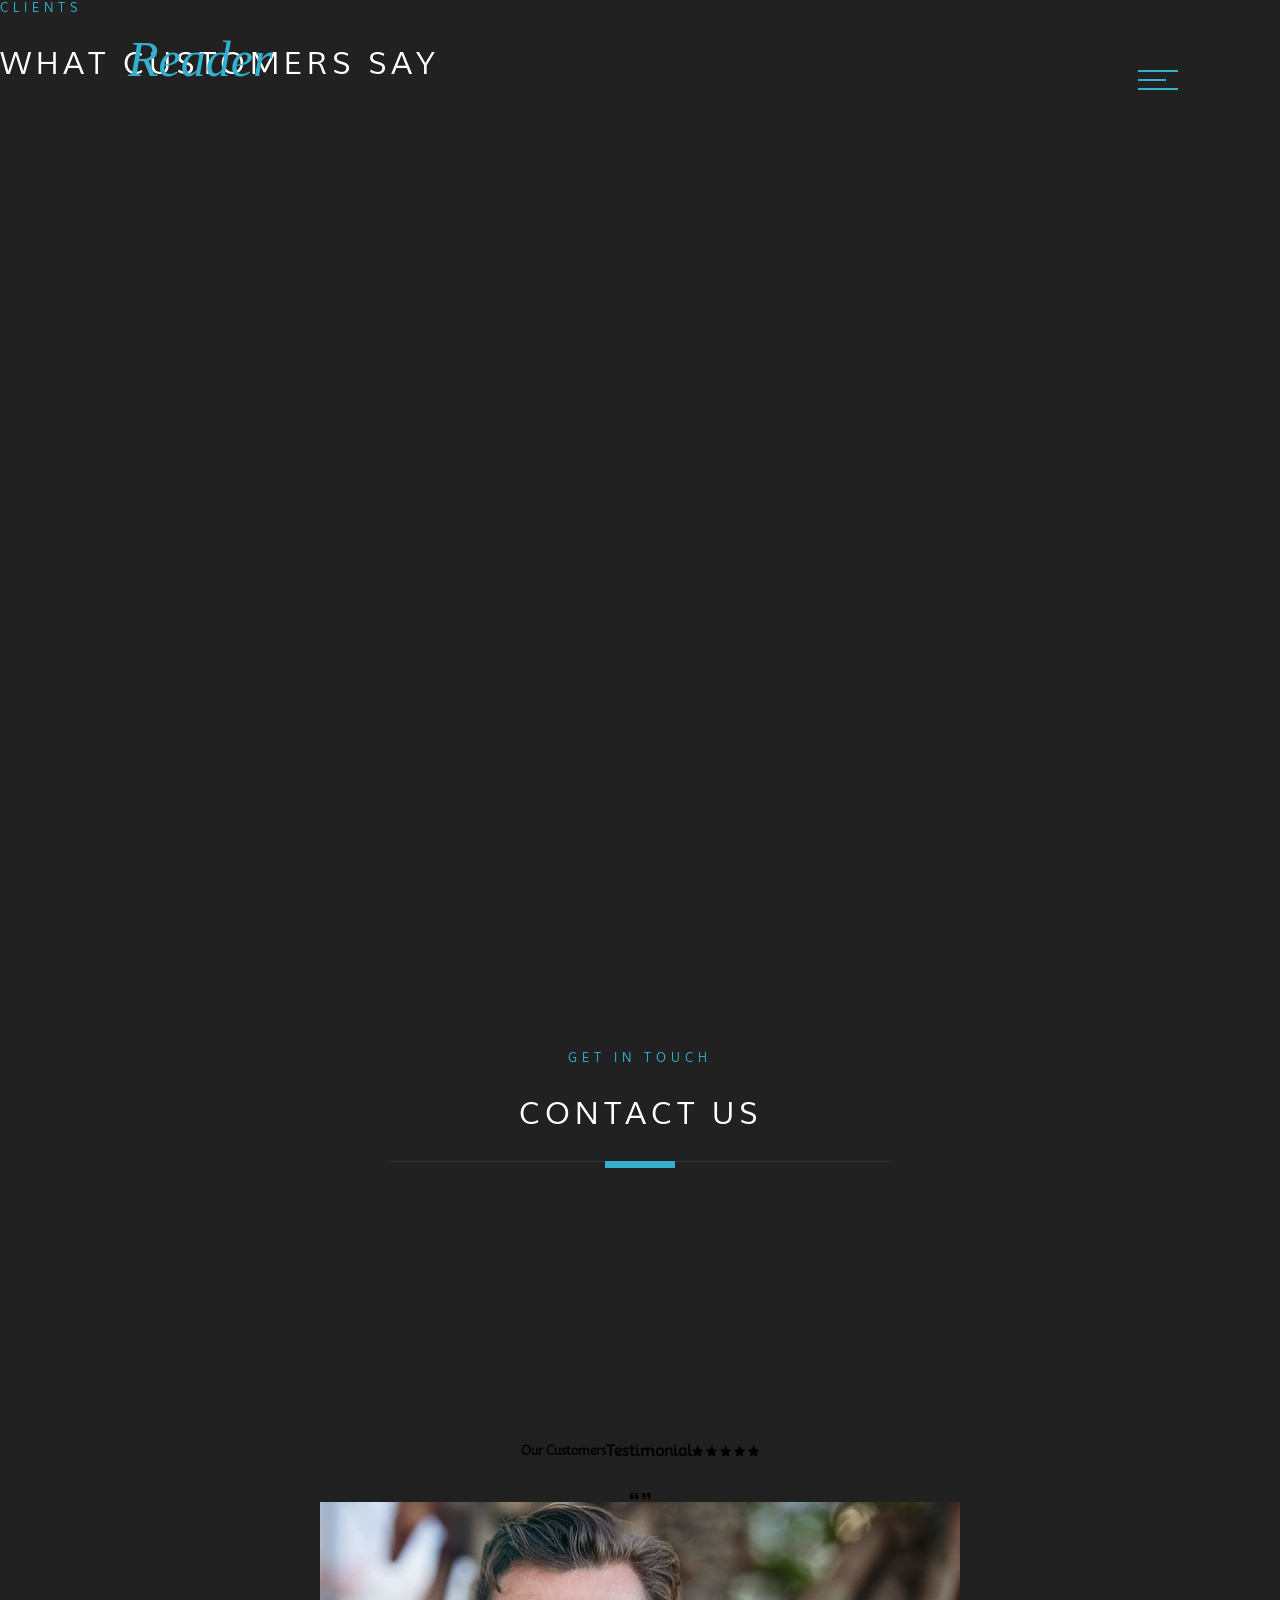
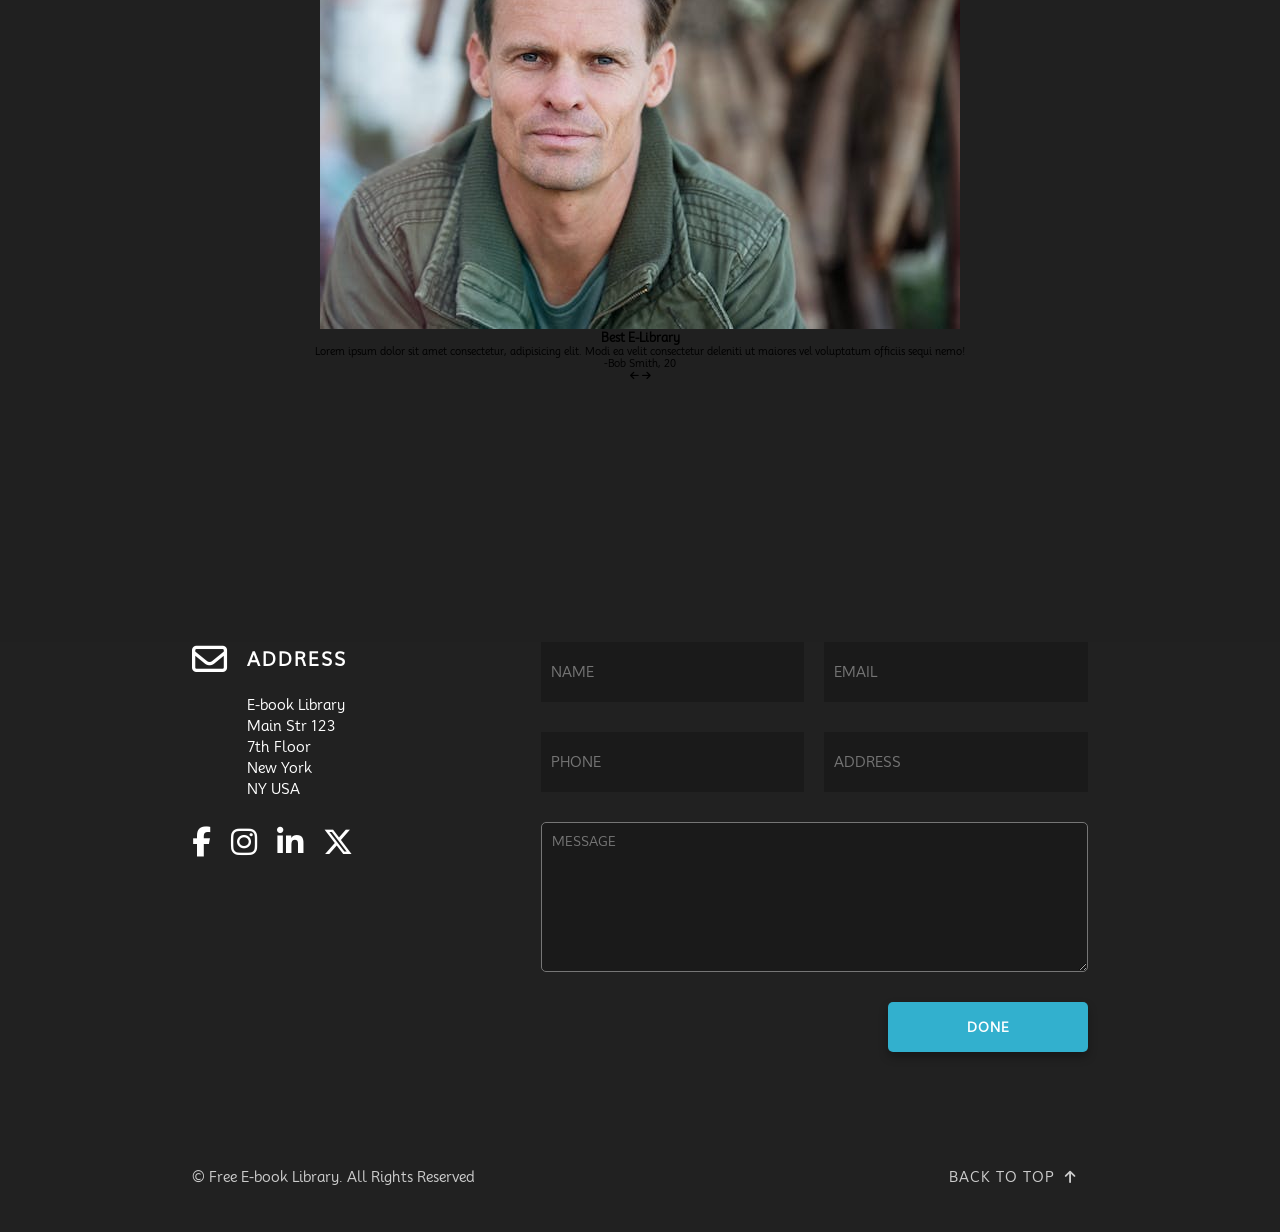
==== testimonials.html @ 4c7937dc "made testimonials html and working on testimonial.css and made home page and about page responsive" ====
<!DOCTYPE html>
<html lang="en">
  <head>
    <meta charset="UTF-8" />
    <meta name="viewport" content="width=device-width, initial-scale=1.0" />
    <title>Responsive Website</title>
    <link rel="stylesheet" href="style.css" />
    <link rel="stylesheet" href="testimonials.css" />
    <link rel="preconnect" href="https://fonts.googleapis.com" />
    <link rel="preconnect" href="https://fonts.gstatic.com" crossorigin />
    <link
      href="https://fonts.googleapis.com/css2?family=Cinzel:wght@400..900&family=Kaushan+Script&family=Mooli&family=Permanent+Marker&display=swap"
      rel="stylesheet"
    />
    <link
      rel="stylesheet"
      href="https://cdnjs.cloudflare.com/ajax/libs/font-awesome/6.5.1/css/all.min.css"
    />
    <link
      rel="stylesheet"
      href="https://fonts.googleapis.com/css2?family=Material+Symbols+Outlined:opsz,wght,FILL,GRAD@24,400,0,0"
    />
  </head>
  <body>
    <!-- Container -->
    <div class="container">
      <!-- Navigation -->
      <!-- Menu Icon -->
      <div class="menu-icons">
        <div class="line line-1"></div>
        <div class="line line-2"></div>
        <div class="line line-3"></div>
      </div>
      <!-- End of Menu Icon -->

      <!-- Navigation Items -->
      <nav class="navigation">
        <div class="nav-left">
          <img src="images/nav-book.jpg" />
        </div>
        <div class="nav-right">
          <div class="nav-items">
            <a href="index.html">Home</a>
            <a href="about.html"><span>01.</span> About</a>
            <a href="books.html"><span>02.</span> Books</a>
            <a href="testimonials.html"><span>03.</span> Testimonials</a>
            <a href="#contact"><span>04.</span> Contact</a>
          </div>
        </div>
      </nav>
      <!-- End of Navigation Items -->
      <!-- End of Navigation -->

      <!-- Header -->
      <header class="testimonials-header page-header">
        <!-- Logo -->
        <a href="index.html" class="logo">
          <span>Reader</span>
        </a>
        <!-- End of Logo -->
        <h4 class="section-heading-sm">Clients</h4>
        <h1 class="section-heading-lg">What Customers Say</h1>
      </header>
      <!-- End of Header -->

      

      
      <!-- Footer -->
<footer class="footer-testimonials" id="contact">

  <!-- Footer Header -->
  <div class="footer-header">
    <h4 class="section-heading-sm">Get in Touch</h4>
    <h1 class="section-heading-lg">Contact Us</h1>
    <div class="section-border"></div>
  </div>
  <!-- End of Footer Header -->

  <!-- Testimonials -->
   <section class="testimonials">
    <div class="testimonials-top">
        <h3>Our Customers</h3>
        <h1>Testimonial</h1>

        <div class="stars">
            <!-- Star icons -->
            <i class="fa-solid fa-star"></i>
            <i class="fa-solid fa-star"></i>
            <i class="fa-solid fa-star"></i>
            <i class="fa-solid fa-star"></i>
            <i class="fa-solid fa-star"></i>
        </div>
    </div>

    <div class="testimonials-wrapper">
        <div class="slider">
            <div class="slide">
                <div class="slide-bg"></div>
                <div class="slide-content">
                    <i class="fa-solid fa-quote-left"></i>
                    <i class="fa-solid fa-quote-right"></i>
                    <div class="slide-img">
                        <img src="images/client1.jpg" alt="">
                    </div>
                    <div class="slide-text">
                        <h3>Best E-Library</h3>
                        <p>Lorem ipsum dolor sit amet consectetur, adipisicing elit. Modi ea velit consectetur deleniti ut maiores vel voluptatum officiis sequi nemo!</p>
                        <p class="client">-Bob Smith, 20</p>
                    </div>
                </div>
            </div>
            <div class="controls">
                <i class="fa-solid fa-arrow-left"></i>
                <i class="fa-solid fa-arrow-right"></i>
                <div class="dots">
                    <span></span>
                    <span></span>
                    <span></span>
                    <span></span>
                    <span></span>
                </div>
            </div>
        </div>
    </div>
   </section>
    <!-- End of Testimonials -->

  <!-- Footer Content -->
  <div class="footer-content">

    <div class="footer-social">

      <!-- Address -->
      <div class="address">

        <div>
          <i class="fa-regular fa-envelope"></i>
          <span>Address</span>
        </div>

        <p class="address-par">
          <span>E-book Library</span>
          <span>Main Str 123</span>
          <span>7th Floor</span>
          <span>New York</span>
          <span>NY USA</span>
        </p>

      </div>
      <!-- End of Address -->


      <!-- Social Media -->
      <div class="social-media">
        <i class="fa-brands fa-facebook-f"></i>
        <i class="fa-brands fa-instagram"></i>
        <i class="fa-brands fa-linkedin-in"></i>
        <i class="fa-brands fa-x-twitter"></i>
      </div>
      <!-- End of Social Media -->

    </div>


    <!-- Footer Form -->
    <div class="footer-form">

      <form>

        <div class="input-group">
          <input type="text" placeholder="NAME" />
          <input type="email" placeholder="EMAIL" />
          <input type="text" placeholder="PHONE" />
          <input type="text" placeholder="ADDRESS" />
        </div>

        <textarea placeholder="MESSAGE"></textarea>

        <button type="button">DONE</button>

      </form>

    </div>
    <!-- End of Footer Form -->

  </div>
  <!-- End of Footer Content -->


  <!-- Footer Bottom -->
  <div class="footer-bottom">

    <p>
      &copy; Free E-book Library. All Rights Reserved
    </p>

    <button>
      <a href="#">
        Back to Top
        <i class="fa-solid fa-arrow-up"></i>
      </a>
    </button>

  </div>
  <!-- End of Footer Bottom -->

</footer>
<!-- End of Footer -->
    </div>
    <!-- End of Container -->

    <script src="script.js"></script>
  </body>
</html>
---- style.css ----
/* Default styles */
* {
  margin: 0;
  padding: 0;
  box-sizing: border-box;
  text-decoration: none;
  outline: none;
  font-family: Mooli, cursive;
}

/* Remove horizontal scrollbar for all screen sizes */
body {
  overflow-x: hidden;
}

html {
  font-size: 62.5%;
  scroll-behavior: smooth;
}
/* End of Default styles */

/* Custom ScrollBar */

body::-webkit-scrollbar{
  width: 1.2rem;
}

body::-webkit-scrollbar-thumb{
  background-color:#32b0ce;
  border-radius: 5rem;
}

body::-webkit-scrollbar-track{
  background-color:#212121;
  border-radius: 5rem;
}
/* End of Custom ScrollBar */

/* Container */
.container {
  width: 100%;
  height: 100%;
  background-color: #212121;
}

/* Navigation */
/* Menu Icons */
.menu-icons {
  position: absolute;
  width: 4rem;
  height: 2rem;
  top: 7rem;
  right: 15rem;
  display: flex;
  flex-direction: column;
  justify-content: space-between;
  cursor: pointer;
  z-index: 1000;
}

.line {
  height: 0.2rem;
  background-color: #32b0ce;
  transition: all 0.3s;
}

.line-1,
.line-3 {
  width: 100%;
}

.navigate .line-1 {
  width: 50%;
  transform: translate(103%, 0.5rem) rotateZ(25deg);
  /*x-axis,y-axis */
}

.navigate .line-2 {
  width: 100%;
}

.navigate .line-3 {
  width: 50%;
  transform: translate(103%, -0.5rem) rotateZ(-25deg);
  /*x-axis,y-axis */
}

.menu-icons:hover .line-1,
.menu-icons:hover .line-3 {
  width: 70%;
}

.navigate .menu-icons:hover .line-1,
.navigate .menu-icons:hover .line-3 {
  width: 50%;
}

.navigate .menu-icons:hover .line-2 {
  width: 50%;
}

.line-2 {
  width: 70%;
}

.menu-icons:hover .line-2 {
  margin-left: 30%;
}
/* End of Menu Icons */

/* Navigation Items */
.navigation {
  width: 100%;
  height: 100vh;
  background-color: #191919;
  position: fixed;
  top: 0; /*co ordinates */
  left: 0; /*co ordinates */
  display: flex;
  z-index: 100;
  opacity: 0;
  visibility: hidden;
  transition: all 0.2s;
}

.navigate .navigation {
  opacity: 1;
  visibility: visible;
}

.nav-left {
  width: 50%;
  height: 100%;
  cursor: pointer;
  opacity: 0;
  visibility: hidden;
  transition: all 1s;
}

.navigate .nav-left {
  opacity: 1;
  visibility: visible;
  transition: all 1s 0.7s; /* 0.7s delay */
}

.nav-left img {
  width: 100%;
  height: 100%;
  object-fit: cover;
  filter: grayscale(100%);
  opacity: 0.5;
  transition: all 1s;
}

.nav-left:hover img {
  filter: grayscale(0);
  opacity: 1;
}

.nav-right {
  width: 100%;
  height: 100%;
  background-color: #171717;
  display: flex;
  align-items: center;
  justify-content: center;
  transform: translateX(-200%);
}

.navigate .nav-right {
  transform: translateX(0);
  width: 50%;
  transition: all 1s;
}

.nav-items {
  display: flex;
  flex-direction: column;
}

.nav-items a {
  font-size: 1.8rem;
  margin: 2rem 0;
  text-transform: uppercase;
  color: #fff;
  opacity: 0;
  visibility: hidden;
  transition: opacity 0.5s;
}

.navigate .nav-items a {
  opacity: 1;
  visibility: visible;
  transition-delay: 1s;
}

.navigate .nav-items a:nth-child(1) {
  transition-delay: 1s; /* 0.5s duration 1s delay color duration 0.3s */
}

.navigate .nav-items a:nth-child(2) {
  transition-delay: 1.2s;
}

.navigate .nav-items a:nth-child(3) {
  transition-delay: 1.4s;
}

.navigate .nav-items a:nth-child(4) {
  transition-delay: 1.6s;
}

.navigate .nav-items a:nth-child(5) {
  transition-delay: 1.8s;
}

.nav-items a:first-child {
  padding-left: 6rem;
  position: relative;
}

.nav-items a:first-child::before {
  content: "";
  width: 4.8rem;
  height: 0.2rem;
  background-color: #fff;
  position: absolute;
  top: 50%;
  left: 0;
  transform: translateY(-50%);
  transition: all 0.3s;
}

.nav-items a:first-child:hover::before {
  background-color: #32b0ce;
}

.nav-items a:hover {
  color: #32b0ce;
}

.nav-items a span {
  font-family: Cinzel, sans-serif;
  font-size: 2.5rem;
  font-weight: 900;
  margin-right: 1rem;
  letter-spacing: 0.2rem;
  position: relative;
}

.nav-items a span::before {
  content: "";
  width: 0;
  height: 0.5rem;
  background-color: #32b0ce;
  position: absolute;
  bottom: 0;
  left: 0;
  transition: width 0.3s;
}

.nav-items a:hover span::before {
  width: 100%;
}
/* End of Naviagtion Items */
/* End of Navigation */

/* Header */
header {
  width: 100%;
  height: 100vh;
  position: relative;
}

/* Logo */
.logo {
  position: absolute;
  top: 3rem;
  left: 25rem;
}

.logo span {
  font-family:
    Permanenet Marker,
    cursive;
  font-size: 5rem;
  font-style: italic;
  color: #32b0ce;
  text-shadow:
    0.5rem,
    1rem rgba(0, 0, 0, 0.2);
}

/* End of Logo */

/* Banner */
.banner {
  position: absolute;
  right: 20rem;
  bottom: 15rem;
  text-align: center;
}

.banner h3 {
  font-family:
    Kaushan script,
    cursive;
  font-size: 6.5rem;
  font-weight: 300;
  color: #fff;
  transform: translate(4rem, 8rem);
}

.banner h1 {
  font-size: 11rem;
  letter-spacing: 0.7rem;
  background-image: url(images/text-bg-1.jpg);
  background-size: cover;
  -webkit-background-clip: text;
  color: transparent;
  text-shadow:
    0.5rem,
    1rem rgba(0, 0, 0, 0.2);
}

.banner h1 span {
  font-size: 20rem;
}

.banner h4 {
  font-size: 1.8rem;
  font-weight: 300;
  text-transform: uppercase;
  letter-spacing: 0.7rem;
  color: #32b0ce;
  margin-left: 6rem;
}
/* End of Banner */
/* End of Header */

/* About us Section */

.about{
    width: 100%;
    background-color: #202020;
    padding: 20rem 0 20rem 0;
    /*  top, right, bottom, left */
    display: flex;
    justify-content: center;
    align-items: center;
}

.about-content{
    width: 100%;
    height: 100%;
    display:flex;
}

.about-content-left{
    width: 50%;
    text-align: right;
    padding-right: 6rem;
}

.section-num span{
    font-family:Cinzel, sans-serif;
    font-size:23rem;
    font-weight:900;
    background-image: url(images/text-bg-2.jpg);
    background-size:cover;
    background-clip: text;
    -webkit-background-clip: text;
    color: transparent;
    text-shadow: 0.5rem 1rem rgba(0, 0, 0, 0.2);
    /* x-offset, y-offset */
}

.main-btn{
    width: 28rem;
    height: 7rem;
    background-color: #32b0ce;
    border: none;
    border-radius: 5rem;
    cursor: pointer;
    position: relative;
    overflow:hidden;
}

.main-btn:active{
    transform:translateY(0.2rem);
}

.main-btn::before{
    content:"";
    width: 100%;
    height: 100%;
    background:linear-gradient(to right, transparent,#fff, transparent);
    position: absolute;
    top: 0;
    left:-100%;
    transform:skewX(-30deg);
    transition: left 0.3s;
}

.main-btn:hover::before{
    left:100%;

}

.main-btn a{
    width: 100%;
    height: 100%;
    font-size: 1.4rem;
    font-weight: bold;
    text-transform: uppercase;
    letter-spacing: 0.3rem;
    color:#fff;
}

.about-content-right{
    width: 50%;
    padding: 8rem 0 0 6rem; 
}

.section-heading-sm{
    font-size: 1.2rem;
    font-weight:300;
    text-transform: uppercase;
    letter-spacing: 0.5rem;
    color: #32b0ce;
}

.section-heading-lg{
    font-size: 3rem;
    font-weight:300;
    text-transform: uppercase;
    letter-spacing: 0.5rem;
    color: #fff;
    margin: 3rem 0;
}

.section-border{
    width: 50rem;
    height:0.1rem;
    background-color: #333;
    margin-bottom:3rem;
    position: relative;
}

.section-border::after{
    content:"";
    width: 7rem;
    height: 0.7rem;
    background-color: #32b0ce;
    position: absolute;
    top:0;
    left:0;
}

.about p{
    width: 50rem;
    font-size: 1.4rem;
    color:#fff;
    line-height:3.5rem;
    margin-bottom:4rem;
}

/* End of About us Section */

/* Books Section */
.books{
  width: 100%;
  display: flex;
  flex-direction: column;
  justify-content: center;
  align-items: center;
  padding: 10rem 0 15rem 0;

}

.books-content{
  text-align: center;
}

.books-top{
  display: flex;
  justify-content: center;
  align-items: center;
  margin-bottom: 10rem;
}

.books-header{
 text-align: right;
 margin-right: 10rem;
}

.books-header .section-border::after{
  right:0;
  left: auto;
}

.books-top .section-num span{
  background-image: url(images/text-bg-3.jpg);
  background-position: 50% 75%;
              /*horizontally vertically  */
}

.books-list{
  display: flex;
  
}

.book{
  width: 29rem;
  display: flex;
  flex-direction: column;
  align-items: center;
  margin: 4rem;
  text-align: center;
}

.book img{
  width: 28rem;
  height: auto;
  filter: grayscale(100%);
  border-radius: 1rem;
  box-shadow: 0 1rem 3rem rgba(0, 0, 0, 0.4);
  cursor: pointer;
  transition: filter 1s;
}

.book img:hover{
  filter: grayscale(0);

}

.book-name{
  font-family:Kaushan Script, cursive;
  font-size: 1.4rem;
  text-transform: uppercase;
  color:#32b0ce;
  letter-spacing: 0.3rem;
  margin: 3rem 0;
  text-align: center;
}

.book-line{
  width: 10rem;
  height: 0.1rem;
  background-color: rgba(255, 255, 255, 0.1);
  margin-bottom: 3rem;
}

.book-author{
  font-size: 2rem;
  text-transform: uppercase;
  color:#fff;
  letter-spacing: 0.3rem;
  margin: 3rem 0;
  text-align: center;
}

.books-content .main-btn{
margin-top: 8rem;
}



/* end of Books Section */

/* Testimonials */

.testimonials{
  min-height: 100vh;
  width:100%;
  background-color: #202020;
  display: flex;
  flex-direction: column;
  align-items: center;
  padding: 10rem 0 15rem 0;
  position:relative;
}



.testimonials-top{
  width: 100%;
  display: flex;
  flex-direction: row;
  align-items: center;
  justify-content: center;
  margin-bottom: 3rem;
}

.testimonials-top .section-num{
  margin-right: 10rem;
}

.testimonials-top .section-num span{
  background-image: url(images/text-bg-4.jpg);
}

.feedback{
  width: 70%;
  min-height:65rem ;
  display: flex;
  flex-direction: column;
  align-items: center;
  position: relative;
  
}

.feedback-top{
  display: flex;
  align-items: center;
  padding-left: 7rem;
  margin-bottom: 5rem;
}

.feedback-top img{
  width: 30rem;
  height: 30rem;
  object-fit: cover;
  border-radius: 2rem;
  border: 0.8rem solid #202020;
  margin-right: 5rem;
  filter: grayscale(100%);
  cursor: pointer;
  transition: filter 1s;
  z-index:1;
}

.feedback-top img:hover{
  filter: grayscale(0);
}

.feedback-heading{
  display:flex;
  width: 50%;
  text-align: center;
}

.feedback-heading h1{
  font-size: 5rem;
  color: #fff;
}

.feedback-heading h1 span{
  font-family:Kaushan Script, cursive;
  font-size: 7rem;
  letter-spacing:0.2rem;
  color: #32b0ce
}

.quote-bg{
  width: 35rem;
  height: 35rem;
  background-color: #32b0ce;
  position:absolute;
  top:26rem;
  left:4.5rem; 
  /* 4.5remis moving the blue box */
  border-radius: 3rem;

}

.quote-bg::after{
  content:"";
  width:0;
  height:0;
  position: absolute;
  border-left:4rem solid transparent;
  border-right:4rem solid transparent;
  border-bottom:4rem solid #32b0ce;
  bottom: -3rem;
  left: 1rem;
  transform:rotate(-45deg);
}

.quote{
  width: 65rem;
  height: 24rem;
  background-color:#282828;
  border-radius: 3rem;
  position: absolute;
  top:33rem;
  left: 44%;
  /* will change the quote box position */
  transform: translateX(-50%);
  display:flex;
  flex-direction:column;
  align-items: center;
  padding: 3rem 0;
}

.quote::after{
  content:"";
  width:0;
  height:0;
  position: absolute;
  border-left:4rem solid transparent;
  border-right:4rem solid transparent;
  border-bottom:4rem solid #282828;
  bottom: -3rem;
  left: 1rem;
  transform:rotate(-45deg);
}

.quote-header{
  display: flex;
  align-items: center;
  margin-top:2rem;
}

.quote-header i{
  font-size: 8rem;
  color:#32b0ce;
}

.quote-header h1{
  font-size: 2rem;
  text-transform: uppercase;
  color:#fff;
  letter-spacing:0.2rem;
  padding:0 10rem;
}

.quote-body p{
width:50rem;
font-size:1.2rem;
color:#ccc;
margin-bottom:0rem;
text-align:center;
line-height:2.5rem;
transform: translateY(-1rem);
}

.quote-stars {
    margin-top: 0.5rem;
}

.quote-stars i{
  font-size:1.8rem;
  color: #32b0ce;
  
}

.testimonials .main-btn {
    position: absolute;
    left: 50%;
    bottom: 5rem;
    transform: translateX(-50%);
}

/* Footer */
footer{
  width: 100%;
  display:flex;
  flex-direction: column;
  align-items: center;
  text-align: center;
  padding: 15rem 0 3rem 0;
}

.footer-header{
  text-align: center;
  margin-bottom: 15rem;
}

.footer-header .section-border::after{
left: 50%;
transform: translateX(-50%);
}

.footer-content{
  width: 60%;
  display: flex;
  margin-bottom: 10rem;
  justify-content: flex-start;
  align-items: flex-start;
  /* Controls gap between address section and input form - increase for more space */
  gap: 8rem;
}

.footer-social{
  width: 30%;
  flex-shrink:0;
}

.address{
  display: flex;
  flex-direction: column;
  align-items: flex-start;
  margin-bottom: 2.5rem;
  /* space between ADDRESS and E-Book Library text */
}

/* Envelope + Address Heading */
.address > div{
  display:flex;
  align-items:center;
  gap:2rem;
  
  
}

/* Envelope */

.address > div i{
  font-size: 3.5rem;
  color:#fff;
  margin:0;
}

/* Address Heading */
.address > div span{
  font-size: 1.8rem;
  font-weight: bold;
  text-transform: uppercase;
  letter-spacing: 0.2rem;
  color: #fff;
}

.address > i{
  font-size: 3.5rem;
  color: #fff;
  margin:0;
}

.address > span{
  font-size: 1.8rem;
  font-weight: bold;
  text-transform: uppercase;
  letter-spacing: 0.2rem;
  color: #fff;
}

/* Address text */
.address .address-par {
  display: flex;
  flex-direction: column;
  margin: 2rem 0 0 5.5rem;
  /* Controls indentation of address text - increase to move right, decrease to move left */
  /* Increased from 6rem to 8rem for better alignment with name input box */
  padding: 0;
  text-align: left;
  /* Moves the main srt address */
}

.address-par span{
  width: auto;
  font-size: 1.4rem;
  color:#fff;
  margin-bottom:0.5rem;
}

/* Social Media */

footer .social-media{
  display:flex;
  align-items:left;
  gap:2rem;
  width:auto;
  margin: 0;
  padding:0;

}
footer .social-media i{
  font-size: 3rem;
  color: #fff;
  
  margin-left: 0;
  cursor: pointer;
}

/* =========================
   INDEX PAGE FOOTER
   SOCIAL MEDIA ICONS
========================= */

.footer-index .social-media {
  display: flex;
  align-items: center;
  gap: 1.2rem;
  width: auto;
  margin: 0;
  padding: 0;
}

.footer-index .social-media i {
  font-size: 3rem;
  color: #fff;
  margin: 0;
  cursor: pointer;
}

/* =========================
   ABOUT PAGE FOOTER
   SOCIAL MEDIA ALIGNMENT
========================= */

.footer-about .footer-social-left {
  position: relative;
  left: clamp(-4rem, -3vw, -2rem);
}



.footer-form{
  width: 100%;
  min-width:0;
}

.footer-form form {
  display: flex;
  flex-direction: column;
  align-items: flex-start;
}

.input-group {
    width: 100%;
    display: flex;
    flex-wrap: wrap;
    gap: 3rem 2rem;
}

.input-group input {
    width: calc(50% - 1rem);
    height: 6rem;
    margin-bottom: 0;
    margin-left: 0;
    background-color: #1a1a1a;
    border: none;
    padding: 1rem;
    font-size: 1.4rem;
    color: #ccc;
}

.footer-form textarea {
    width: 100%;
    height: 15rem;
    margin-top: 3rem;
    margin-bottom: 3rem;
    margin-left: 0;
    border-radius: 0.5rem;
    color: #ccc;
    background-color: #1a1a1a;
    padding: 1rem;
}

.footer-form button{
  width: 20rem;
  height:5rem;
  background-color:#32b0ce;
  border:none;
  margin-left: auto;
  border-radius: 0.5rem;
  font-weight: bold;
  color: #fff;
  letter-spacing:0.1rem;
  cursor: pointer;
  box-shadow: 0 0.5rem 1rem rgba(0, 0, 0, 0.3)
}

.footer-form button:active{
  transform:translateY(0.2rem);
}

.footer-bottom{
  width: 60%;
  display: flex;
  justify-content: space-between;
  align-items: center;
}

.footer-bottom p{
font-size:1.4rem;
color: #ccc;
}

.footer-bottom button{
  width: 15rem;
  height: 5rem;
  border: none;
  background:none;
}

.footer-bottom button a{
  width: 100%;
  height: 100%;
  display: flex;
  justify-content: space-evenly;
  align-items: center;
  font-size:1.4rem;
  color:#ccc;
  text-transform:uppercase;
  letter-spacing: 0.1rem;
}
/* End of footer */

/* End of Testimonials Section */
/* End of Conatiner */


/* =========================================================
   RESPONSIVE DESIGN
   GLOBAL ELEMENTS ONLY
   ========================================================= */


/* =========================================================
   LAPTOP - 1280px AND BELOW
   ========================================================= */

@media (max-width: 1280px) {

  /* -------------------------
     MENU ICON
     ------------------------- */

  .menu-icons {
    right: 8vw;
  }


  /* -------------------------
     LOGO
     ------------------------- */

  .logo {
    left: 10vw;
  }


  /* -------------------------
     BANNER
     ------------------------- */

  .banner {
    right: 8vw;
    bottom: 15rem;
  }


  /* -------------------------
     FOOTER
     ------------------------- */

  .footer-content {
    width: 70%;
  }

  .footer-bottom {
    width: 70%;
  }

}


/* =========================================================
   TABLET / SMALL LAPTOP - 1024px AND BELOW
   ========================================================= */

@media (max-width: 1024px) {

  /* -------------------------
     MENU ICON
     ------------------------- */

  .menu-icons {
    right: 6vw;
  }


  /* -------------------------
     LOGO
     ------------------------- */

  .logo {
    left: 8vw;
  }


  /* -------------------------
     BANNER
     ------------------------- */

  .banner {
    right: 6vw;
    bottom: 12rem;
  }


  /* -------------------------
     ABOUT SECTION
     ------------------------- */

  .about-content-left {
    width: 45%;
  }

  .about-content-right {
    width: 55%;
  }

  .about p {
    width: min(50rem, 90%);
  }

  .section-border {
    width: min(50rem, 90%);
  }


  /* -------------------------
     BOOKS
     ------------------------- */

  .books-list {
    width: 90%;
    margin: 0 auto;
    justify-content: center;
    align-items: center;
    flex-wrap: wrap;
  }


  /* -------------------------
     FOOTER
     ------------------------- */

  .footer-content {
    width: 80%;
  }

  .footer-bottom {
    width: 80%;
  }

}


/* =========================================================
   TABLET - 768px AND BELOW
   ========================================================= */

@media (max-width: 768px) {

  /* -------------------------
     NAVIGATION
     ------------------------- */

  .nav-left {
    display: none;
  }

  .navigate .nav-right {
    width: 100%;
  }


  /* -------------------------
     MENU ICON
     ------------------------- */

  .menu-icons {
    right: 6vw;
  }


  /* -------------------------
     LOGO
     ------------------------- */

  .logo {
    left: 6vw;
  }


  /* -------------------------
     HEADER / BANNER
     ------------------------- */

  .banner {
    right: 50%;
    bottom: 50%;
    transform: translate(50%, 50%);
  }


  .banner h3 {
    font-size: 5rem;
  }

  .banner h1 {
    font-size: 10rem;
  }

  .banner h1 span {
    font-size: 16rem;
  }


  /* -------------------------
     ABOUT SECTION
     ------------------------- */

  .about-content {
    align-items: center;
  }

  .about-content-left {
    width: 40%;
    padding-right: 3rem;
  }

  .about-content-right {
    width: 60%;
    padding-left: 3rem;
  }

  .section-num span {
    font-size: 18rem;
  }

  .about p {
    width: 100%;
    max-width: 45rem;
  }

  .section-border {
    width: 100%;
    max-width: 45rem;
  }


  /* -------------------------
     BOOKS
     ------------------------- */

  .books-list {
    width: 90%;
  }

  .book {
    margin: 3rem;
  }


  /* -------------------------
     TESTIMONIALS
     ------------------------- */

  .feedback {
    width: 90%;
  }

  .feedback-top {
    padding-left: 0;
  }

  .feedback-top img {
    width: 26rem;
    height: 26rem;
    margin-right: 3rem;
  }

  .feedback-heading h1 {
    font-size: 4rem;
  }

  .feedback-heading h1 span {
    font-size: 5.5rem;
  }

  .quote {
    width: min(65rem, 90vw);
  }

  .quote-header h1 {
    padding: 0 5rem;
  }

  .quote-body p {
    width: min(50rem, 80%);
  }


  /* -------------------------
     FOOTER
     ------------------------- */

  .footer-content {
    width: 90%;
  }

  .footer-bottom {
    width: 90%;
  }

}


/* =========================================================
   MOBILE - 480px AND BELOW
   ========================================================= */

@media (max-width: 480px) {

  /* -------------------------
     MENU ICON
     ------------------------- */

  .menu-icons {
    right: 5vw;
  }


  /* -------------------------
     LOGO
     ------------------------- */

  .logo {
    left: 5vw;
  }


  /* -------------------------
     BANNER
     ------------------------- */

  .banner h3 {
    font-size: 4rem;
  }

  .banner h1 {
    font-size: 8rem;
  }

  .banner h1 span {
    font-size: 12rem;
  }

  .banner h4 {
    font-size: 1.4rem;
    margin-left: 3rem;
  }


  /* -------------------------
     ABOUT SECTION
     ------------------------- */

  .about {
    padding: 12rem 0 20rem 0;
  }

  .about-content {
    flex-direction: column;
  }

  .about-content-left,
  .about-content-right {
    width: 90%;
  }

  .about-content-left {
    padding-right: 0;
    text-align: center;
  }

  .about-content-right {
    padding: 5rem 0 0;
  }

  .section-num span {
    font-size: 14rem;
  }

  .about p {
    width: 100%;
    max-width: 40rem;
    margin-left: auto;
    margin-right: auto;
    text-align: center;
  }

  .section-border {
    width: 100%;
    max-width: 35rem;
  }


  /* -------------------------
     BOOKS
     ------------------------- */

  .books-list {
    width: 100%;
    flex-direction: column;
  }

  .book {
    width: 28rem;
    margin: 3rem auto;
  }

  .book img {
    width: 26rem;
  }


  /* -------------------------
     TESTIMONIALS
     ------------------------- */

  .testimonials-top {
    flex-direction: column;
  }

  .testimonials-top .section-num {
    margin-right: 0;
  }

  .feedback {
    width: 100%;
  }

  .feedback-top {
    flex-direction: column-reverse;
    padding-left: 0;
  }

  .feedback-top img {
    width: 24rem;
    height: 24rem;
    margin-right: 0;
    margin-bottom: 3rem;
  }

  .feedback-heading {
    width: 90%;
    justify-content: center;
  }

  .feedback-heading h1 {
    font-size: 3.5rem;
  }

  .feedback-heading h1 span {
    font-size: 5rem;
  }

  .quote-bg {
    width: 28rem;
    height: 28rem;
    left: 50%;
    transform: translateX(-50%);
  }

  .quote {
    width: 90vw;
    height: auto;
    min-height: 32rem;
    left: 50%;
    padding: 3rem 1rem;
  }

  .quote-header {
    width: 100%;
    justify-content: center;
  }

  .quote-header i {
    font-size: 5rem;
  }

  .quote-header h1 {
    font-size: 1.6rem;
    padding: 0 2rem;
  }

  .quote-body p {
    width: 90%;
    font-size: 1.3rem;
  }


  /* -------------------------
     FOOTER
     ------------------------- */

  .footer-content {
    width: 90%;
    flex-direction: column-reverse;
    gap: 5rem;
  }

  .footer-social,
  .footer-form {
    width: 100%;
  }

  .footer-social {
    display: flex;
    justify-content: space-between;
  }

  .input-group {
    width: 100%;
    flex-direction: column;
    gap: 2rem;
  }

  .input-group input {
    width: 100%;
  }

  .footer-form textarea {
    width: 100%;
  }

  .footer-form button {
    width: 100%;
    margin-bottom: 5rem;
  }

  .footer-bottom {
    width: 90%;
    flex-direction: column;
    gap: 2rem;
    text-align: center;
  }

}
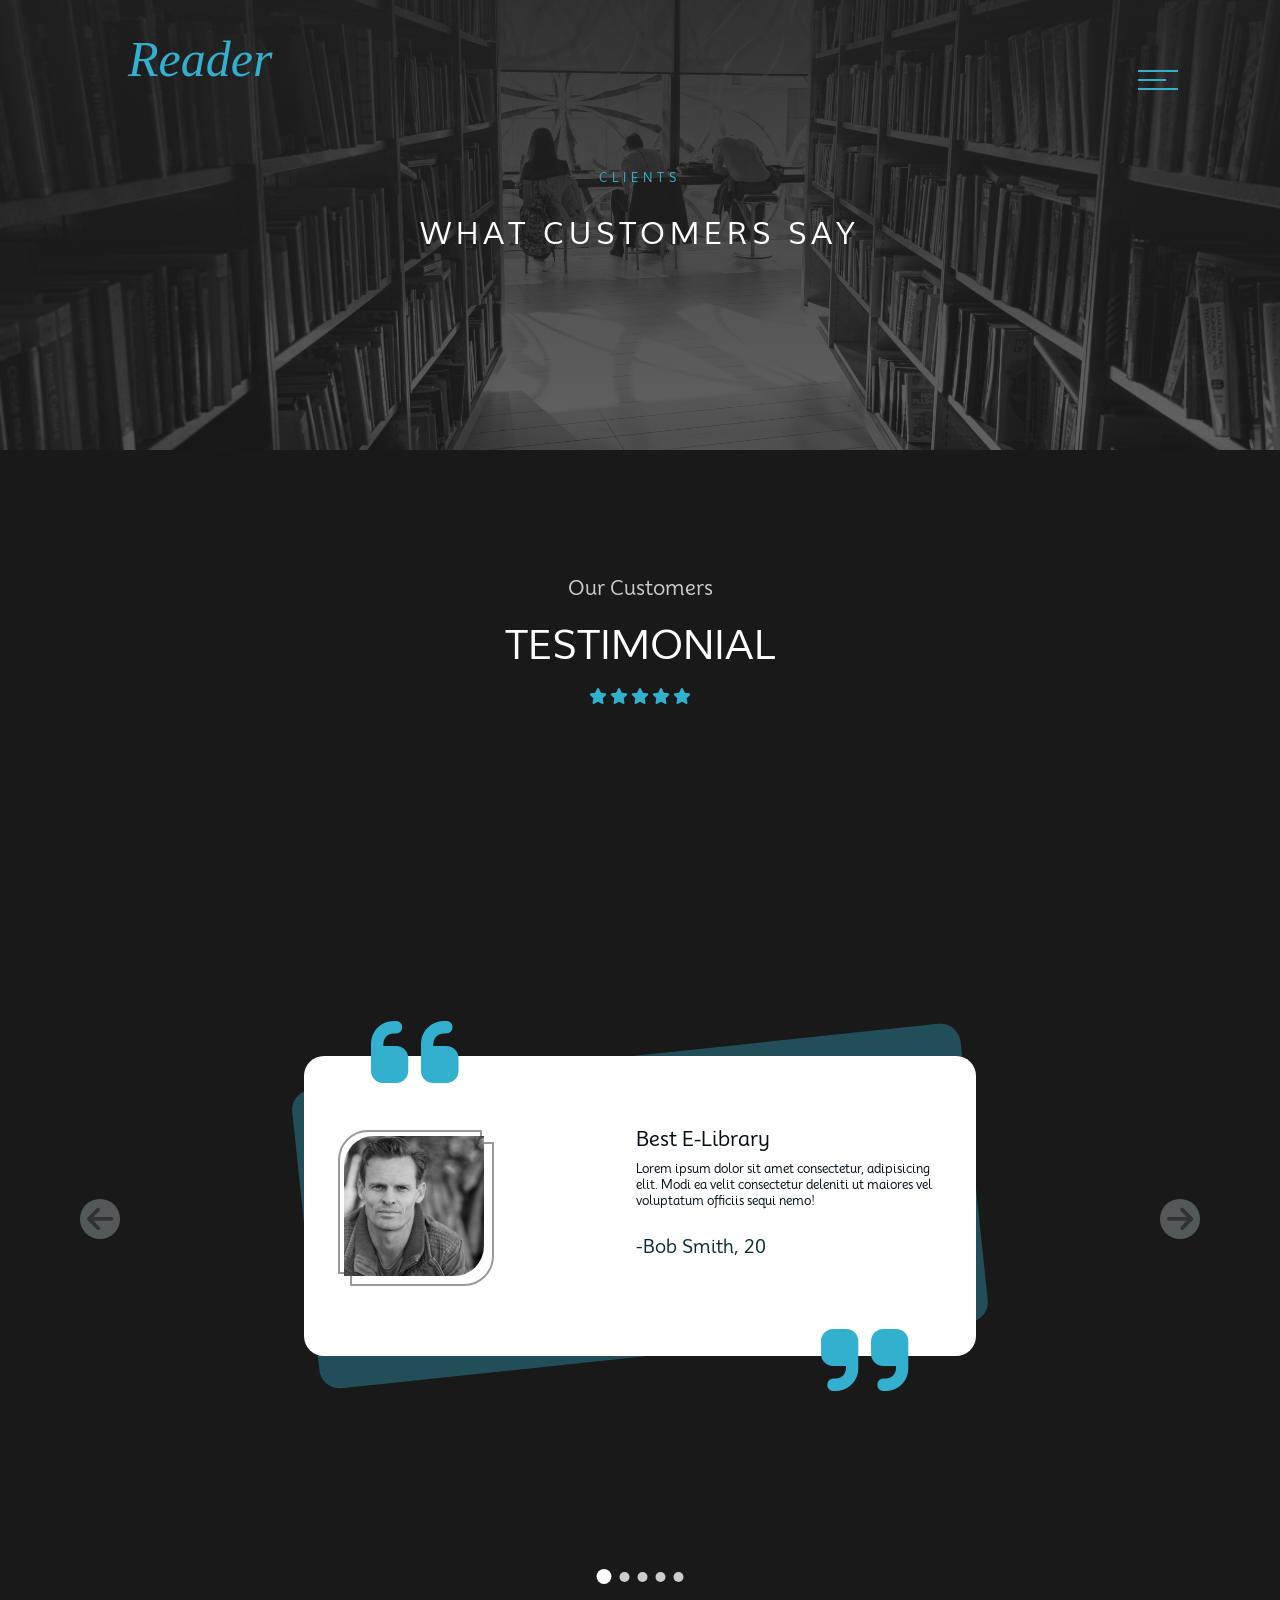
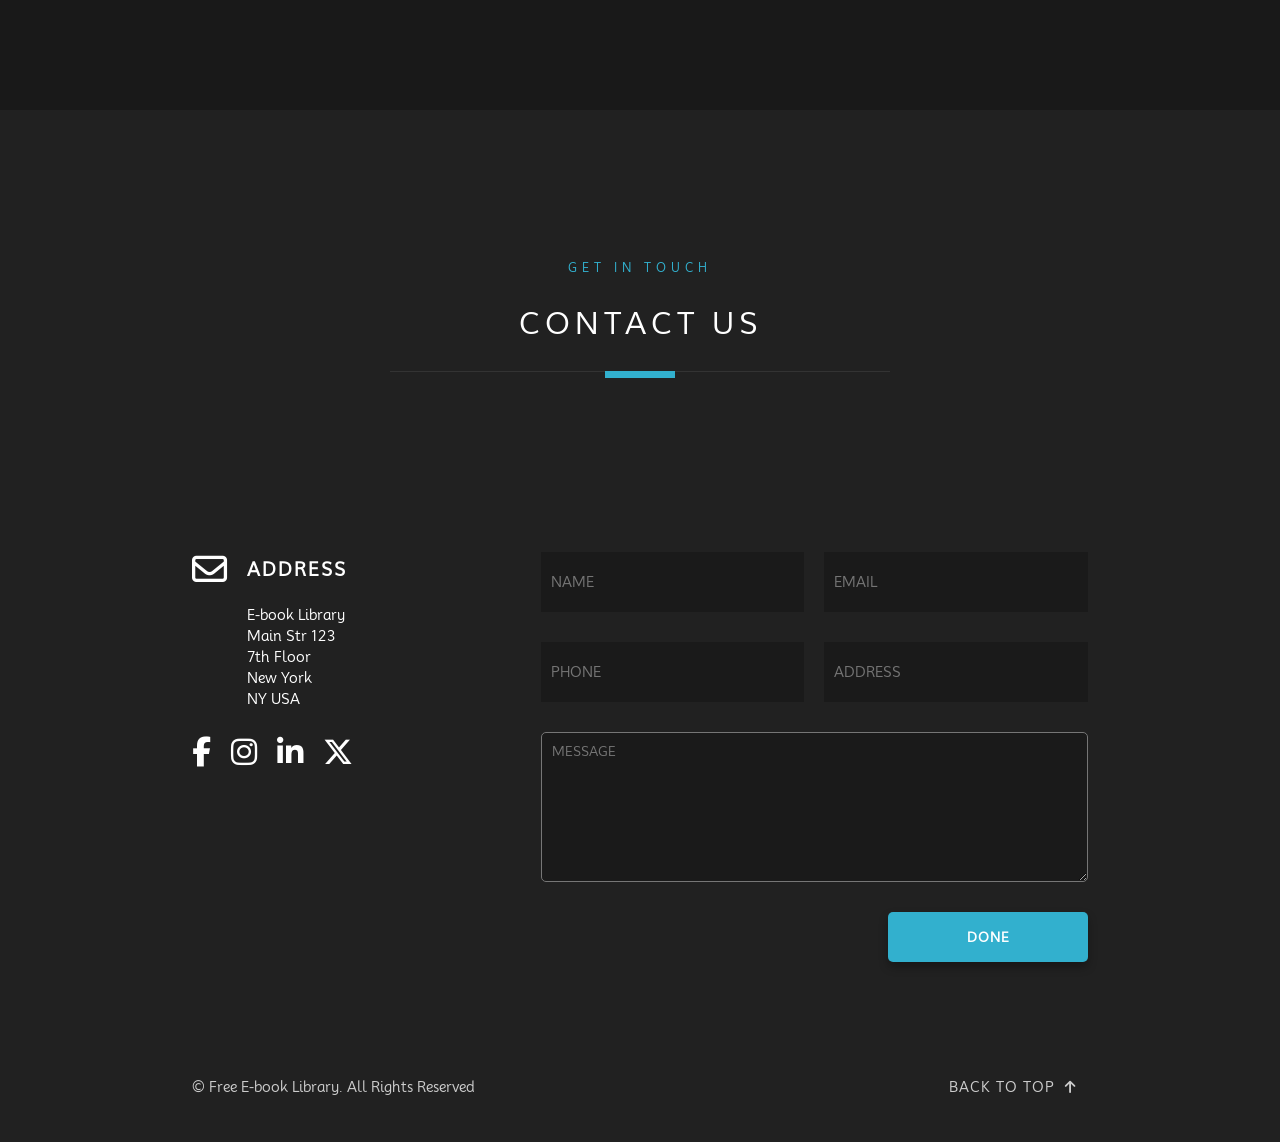
==== commit d9126bca: "completed testimonials page and made slider dynamic in js made books and testimonials page responsiv" ====
--- a/testimonials.html
+++ b/testimonials.html
@@ -63,7 +63,129 @@
       </header>
       <!-- End of Header -->
 
-      
+      <!-- Testimonials -->
+   <section class="testimonials-section">
+    <div class="testimonials-top">
+        <h3>Our Customers</h3>
+        <h1>Testimonial</h1>
+
+        <div class="stars">
+            <!-- Star icons -->
+            <i class="fa-solid fa-star"></i>
+            <i class="fa-solid fa-star"></i>
+            <i class="fa-solid fa-star"></i>
+            <i class="fa-solid fa-star"></i>
+            <i class="fa-solid fa-star"></i>
+        </div>
+    </div>
+
+    <div class="testimonials-wrapper">
+        <div class="slider">
+
+          <!-- Slide-1 -->
+            <div class="slide">
+                <div class="slide-bg"></div>
+                <div class="slide-content">
+                    <i class="fa-solid fa-quote-left"></i>
+                    <i class="fa-solid fa-quote-right"></i>
+                    <div class="slide-img">
+                        <img src="images/client1.jpg" alt="">
+                    </div>
+                    <div class="slide-text">
+                        <h3>Best E-Library</h3>
+                        <p>Lorem ipsum dolor sit amet consectetur, adipisicing elit. Modi ea velit consectetur deleniti ut maiores vel voluptatum officiis sequi nemo!</p>
+                        <p class="client">-Bob Smith, 20</p>
+                    </div>
+                </div>
+            </div>
+
+            <!-- Slide-2 -->
+             <div class="slide">
+                <div class="slide-bg"></div>
+                <div class="slide-content">
+                    <i class="fa-solid fa-quote-left"></i>
+                    <i class="fa-solid fa-quote-right"></i>
+                    <div class="slide-img">
+                        <img src="images/client2.jpg" alt="">
+                    </div>
+                    <div class="slide-text">
+                        <h3>Best E-Library</h3>
+                        <p>Lorem ipsum dolor sit amet consectetur, adipisicing elit. Modi ea velit consectetur deleniti ut maiores vel voluptatum officiis sequi nemo!</p>
+                        <p class="client">-Mary Brown, 20</p>
+                    </div>
+                </div>
+            </div>
+
+            <!-- Slide-3 -->
+
+            <div class="slide">
+                <div class="slide-bg"></div>
+                <div class="slide-content">
+                    <i class="fa-solid fa-quote-left"></i>
+                    <i class="fa-solid fa-quote-right"></i>
+                    <div class="slide-img">
+                        <img src="images/client3.jpg" alt="">
+                    </div>
+                    <div class="slide-text">
+                        <h3>Best E-Library</h3>
+                        <p>Lorem ipsum dolor sit amet consectetur, adipisicing elit. Modi ea velit consectetur deleniti ut maiores vel voluptatum officiis sequi nemo!</p>
+                        <p class="client">-Nick Jones, 27</p>
+                    </div>
+                </div>
+            </div>
+
+            <!-- Slide-4 -->
+
+            <div class="slide">
+                <div class="slide-bg"></div>
+                <div class="slide-content">
+                    <i class="fa-solid fa-quote-left"></i>
+                    <i class="fa-solid fa-quote-right"></i>
+                    <div class="slide-img">
+                        <img src="images/client4.jpg" alt="">
+                    </div>
+                    <div class="slide-text">
+                        <h3>Best E-Library</h3>
+                        <p>Lorem ipsum dolor sit amet consectetur, adipisicing elit. Modi ea velit consectetur deleniti ut maiores vel voluptatum officiis sequi nemo!</p>
+                        <p class="client">-Ann Brown, 22</p>
+                    </div>
+                </div>
+            </div>
+
+            <!-- Slide-5 -->
+
+            <div class="slide">
+                <div class="slide-bg"></div>
+                <div class="slide-content">
+                    <i class="fa-solid fa-quote-left"></i>
+                    <i class="fa-solid fa-quote-right"></i>
+                    <div class="slide-img">
+                        <img src="images/client5.jpg" alt="">
+                    </div>
+                    <div class="slide-text">
+                        <h3>Best E-Library</h3>
+                        <p>Lorem ipsum dolor sit amet consectetur, adipisicing elit. Modi ea velit consectetur deleniti ut maiores vel voluptatum officiis sequi nemo!</p>
+                        <p class="client">-John Smith, 25</p>
+                    </div>
+                </div>
+            </div>
+            
+        </div>
+    </div>
+
+    <div class="controls">
+                <i class="fa-solid fa-arrow-left"></i>
+                <i class="fa-solid fa-arrow-right"></i>
+                <div class="dots">
+                    <span></span>
+                    <span></span>
+                    <span></span>
+                    <span></span>
+                    <span></span>
+                </div>
+            </div>
+   </section>
+    <!-- End of Testimonials -->
 
       
       <!-- Footer -->
@@ -77,54 +199,7 @@
   </div>
   <!-- End of Footer Header -->
 
-  <!-- Testimonials -->
-   <section class="testimonials">
-    <div class="testimonials-top">
-        <h3>Our Customers</h3>
-        <h1>Testimonial</h1>
-
-        <div class="stars">
-            <!-- Star icons -->
-            <i class="fa-solid fa-star"></i>
-            <i class="fa-solid fa-star"></i>
-            <i class="fa-solid fa-star"></i>
-            <i class="fa-solid fa-star"></i>
-            <i class="fa-solid fa-star"></i>
-        </div>
-    </div>
-
-    <div class="testimonials-wrapper">
-        <div class="slider">
-            <div class="slide">
-                <div class="slide-bg"></div>
-                <div class="slide-content">
-                    <i class="fa-solid fa-quote-left"></i>
-                    <i class="fa-solid fa-quote-right"></i>
-                    <div class="slide-img">
-                        <img src="images/client1.jpg" alt="">
-                    </div>
-                    <div class="slide-text">
-                        <h3>Best E-Library</h3>
-                        <p>Lorem ipsum dolor sit amet consectetur, adipisicing elit. Modi ea velit consectetur deleniti ut maiores vel voluptatum officiis sequi nemo!</p>
-                        <p class="client">-Bob Smith, 20</p>
-                    </div>
-                </div>
-            </div>
-            <div class="controls">
-                <i class="fa-solid fa-arrow-left"></i>
-                <i class="fa-solid fa-arrow-right"></i>
-                <div class="dots">
-                    <span></span>
-                    <span></span>
-                    <span></span>
-                    <span></span>
-                    <span></span>
-                </div>
-            </div>
-        </div>
-    </div>
-   </section>
-    <!-- End of Testimonials -->
+  
 
   <!-- Footer Content -->
   <div class="footer-content">
--- a/style.css
+++ b/style.css
@@ -8,6 +8,14 @@
   font-family: Mooli, cursive;
 }
 
+html,
+body {
+  width: 100%;
+  min-width: 100%;
+  margin: 0;
+  padding: 0;
+}
+
 /* Remove horizontal scrollbar for all screen sizes */
 body {
   overflow-x: hidden;
@@ -39,7 +47,7 @@
 /* Container */
 .container {
   width: 100%;
-  height: 100%;
+  min-width:100%;
   background-color: #212121;
 }
 
--- a/testimonials.css
+++ b/testimonials.css
@@ -0,0 +1,499 @@
+/* Header */
+.testimonials-header{
+    width:100%;
+    height:50vh;
+    position:relative;
+    display:flex;
+    flex-direction:column;
+    justify-content:center;
+    align-items:center;
+    background: linear-gradient(rgba(33,33,33,0.9),rgba(33,33,33,0.7)),
+    url(images/testimonials-bg.jpg) center no-repeat;
+    background-size: cover;
+}
+
+
+/* End of Header */
+
+/* Testimonials */
+.testimonials-section{
+    width:100%;
+    min-height:140vh;
+    background-color:#191919;
+    position:relative;
+}
+
+.testimonials-top{
+    position:absolute;
+    width:100%;
+    top:10%;
+    left:0;
+    text-align:center;
+    display: flex;
+    flex-direction:column;
+    align-items:center;
+}
+
+/* Testimonial Image */
+.slide-content {
+  position: relative;
+    width: clamp(18rem, 75%, 70rem);
+    min-height: clamp(18rem, 35vw, 30rem);
+    box-sizing: border-box;
+    display: flex;
+    align-items: center;
+    gap: clamp(1.5rem, 3vw, 3rem);
+    background-color: #fff;
+    border-radius: 2rem;
+    padding: clamp(2rem, 4vw, 4rem);
+    z-index: 2;
+    justify-content:space-between;
+    align-items:center;
+}
+
+.slide i{
+    font-size:10rem;
+    color:#32b0ce;
+    position:absolute;
+}
+
+.slide i:nth-child(1){
+    top:-18%;
+    left:10%;
+}
+
+.slide i:nth-child(2){
+    bottom:-18%;
+    right:10%;
+}
+
+.slide-img {
+    width: clamp(10rem, 14vw, 14rem); 
+    flex-shrink: 0; 
+    border-radius:3rem 0 3rem 0; 
+    overflow: visible; 
+    position:relative;
+    z-index:3;
+    /* clamp(minimum, preferred, maximum) */
+    /* clamp(minimum, preferred, maximum) since clamp is used with width miinimum height,preferred vw, maximum width*/
+}
+
+.slide-img::before,
+.slide-img::after {
+    content:"";
+    position:absolute;
+    width:100%;
+    height:100%;
+    border:0.2rem solid rgba(0, 0, 0, 0.4);
+    border-radius:3rem 0 3rem 0;
+    z-index:-1;
+}
+
+.slide-img::before {
+    top:-0.6rem;
+    left:-0.6rem;
+}
+
+.slide-img::after {
+    top:0.6rem;
+    left:0.6rem;
+}
+
+
+.slide-img img {
+    width: 100%;
+    aspect-ratio: 1 / 1;
+    display: block;
+    object-fit: cover;
+    border-radius:3rem 0 3rem 0;
+    filter:grayscale(100%);
+    transition: filter 1s;
+}
+
+.slide-img:hover img{
+    filter:grayscale(0);
+}
+
+.slider{
+    position:absolute;
+    width:500%;
+    height:100%;
+    display:flex;
+    transition:all 0.8s cubic-bezier(1,0,0,1);
+    
+}
+
+.slide{
+    width:20%;
+    height:100%;
+    flex-shrink:0;
+    position:relative;
+    display:flex;
+    justify-content:center;
+    align-items:center;
+}
+
+.slide-bg{
+   position: absolute;
+    width: clamp(18rem, 75%, 70rem);
+    height: clamp(18rem, 35vw, 30rem);
+    top: 50%;
+    left: 50%;
+    background-color: rgba(50, 176, 206, 0.5);
+    border-radius: 2rem;
+    opacity: 0.7;
+    transform: translate(-50%, -50%) rotateZ(-6deg);
+    z-index: 1;
+}
+
+.slide-text h3{
+    font-size:clamp(1.5rem, 2vw, 2rem);
+    font-weight:500;
+    color:#020d14;
+    margin-bottom:1rem;
+}
+
+.slide-text p{
+    font-size:1.2rem;
+    font-weight:300;
+    color:#020d14;
+    line-height:1.6rem;
+    margin-bottom:3rem;
+    width:30rem;
+}
+
+.slide-text .client{
+    font-size:1.8rem;
+    color:#072c35;
+}
+
+/* End of Testimonial Image */
+
+.testimonials-top h3{
+     font-size: clamp(1.4rem, 2vw, 2rem);
+    font-weight: 300;
+    color: #ccc;
+}
+
+.testimonials-top h1{
+   font-size: clamp(2.5rem, 4vw, 4rem);
+    font-weight: 300;
+    color: #fff;
+    text-transform: uppercase;
+    margin: 2rem 0;
+}
+
+.testimonials-top i{
+    font-size:1.6rem;
+    color:#32b0ce;
+    margin:0;
+}
+
+.testimonials-wrapper{
+        width:70%;
+    min-height:clamp(28rem, 42vw, 42rem);
+    height:auto;
+    position:absolute;
+    top:60%;
+    /* moves the entire box blow testimonial text up or down */
+    left:50%;
+    transform:translate(-50%,-50%);
+    overflow:hidden;
+}
+
+/* Arrow Designing and dot controls*/
+
+
+.controls {
+    position: absolute;
+    width: 100%;
+    height: 100%;
+    top: 0;
+    left: 0;
+    pointer-events: none;
+}
+
+.controls i {
+   width: 4rem;
+    height: 4rem;
+    background-color: #7b8584;
+    border-radius: 50%;
+    opacity: 0.6;
+    display: flex;
+    justify-content: center;
+    align-items: center;
+    font-size: 3rem;
+    color: #444;
+    position: absolute;
+    top: 61%;
+    transform: translateY(-50%);
+    pointer-events: auto;
+    z-index: 10;
+    cursor: pointer;
+}
+
+.controls i:nth-child(1) {
+    left: clamp(1rem, 10%, 8rem);
+}
+
+.controls i:nth-child(2) {
+    right: clamp(1rem, 10%, 8rem);
+}
+
+.dots{
+    position:absolute;
+    bottom:10%;
+    left:50%;
+    transform:translatex(-50%);
+    display:flex;
+    align-items:center;
+    gap:0.8rem;
+    pointer-events:auto;
+}
+
+.dots span{
+    width:1rem;
+    height:1rem;
+    background-color:#ccc;
+    display:block;
+    border-radius:50%;
+    cursor:pointer;
+    transition: all 0.3s ease;
+}
+
+.dots span.active{
+    width:1.5rem;
+    height:1.5rem;
+    background-color:#fff;
+}
+/* End of Testimonials */
+
+
+/* =========================================================
+   RESPONSIVE DESIGN STARTS HERE
+   TESTIMONIALS PAGE
+
+   IMPORTANT:
+   The original desktop alignment, card width,
+   slider width, quote positions and layout
+   are NOT changed here.
+========================================================= */
+
+
+/* =========================================================
+   TABLET / SMALL LAPTOP
+   1024px AND BELOW
+========================================================= */
+
+@media (max-width: 1024px) {
+
+    /* -------------------------
+       HEADER
+       ------------------------- */
+
+    .testimonials-header {
+        height: 50vh;
+    }
+
+
+    /* -------------------------
+       TOP TESTIMONIAL HEADING
+       Only adjust its vertical
+       position.
+       ------------------------- */
+
+    .testimonials-top {
+        top: 9%;
+    }
+
+
+    /* -------------------------
+       ARROWS
+       Only move the arrows inward.
+       Card width is NOT changed.
+       ------------------------- */
+
+    .controls i:nth-child(1) {
+        left: clamp(1rem, 8%, 6rem);
+    }
+
+    .controls i:nth-child(2) {
+        right: clamp(1rem, 8%, 6rem);
+    }
+
+}
+
+
+/* =========================================================
+   TABLET
+   768px AND BELOW
+========================================================= */
+
+@media (max-width: 768px) {
+
+    /* -------------------------
+       HEADER
+       ------------------------- */
+
+    .testimonials-header {
+        height: 45vh;
+    }
+
+
+    /* -------------------------
+       TESTIMONIAL SECTION
+       ------------------------- */
+
+    .testimonials-section {
+        min-height: 140vh;
+    }
+
+
+    /* -------------------------
+       TOP HEADING
+       ------------------------- */
+
+    .testimonials-top {
+        top: 8%;
+    }
+
+    .testimonials-top h1 {
+        margin: 1.5rem 0;
+    }
+
+
+    /* -------------------------
+       ARROWS
+       Make arrows smaller.
+       Their position is adjusted
+       without changing the card.
+       ------------------------- */
+
+    .controls i {
+        width: 3.5rem;
+        height: 3.5rem;
+        font-size: 2.5rem;
+    }
+
+    .controls i:nth-child(1) {
+        left: 1%;
+    }
+
+    .controls i:nth-child(2) {
+        right: 1%;
+    }
+
+
+    /* -------------------------
+       DOTS
+       ------------------------- */
+
+    .dots {
+        bottom: 9%;
+        gap: 0.7rem;
+    }
+
+    .dots span {
+        width: 0.9rem;
+        height: 0.9rem;
+    }
+
+    .dots span.active {
+        width: 1.3rem;
+        height: 1.3rem;
+    }
+
+}
+
+
+/* =========================================================
+   MOBILE
+   480px AND BELOW
+========================================================= */
+
+@media (max-width: 480px) {
+
+    /* -------------------------
+       HEADER
+       ------------------------- */
+
+    .testimonials-header {
+        height: 40vh;
+    }
+
+
+    /* -------------------------
+       TESTIMONIAL SECTION
+       ------------------------- */
+
+    .testimonials-section {
+        min-height: 140vh;
+    }
+
+
+    /* -------------------------
+       TOP HEADING
+       ------------------------- */
+
+    .testimonials-top {
+        top: 6%;
+    }
+
+    .testimonials-top h3 {
+        font-size: 1.3rem;
+    }
+
+    .testimonials-top h1 {
+        font-size: 2.3rem;
+        margin: 1rem 0;
+    }
+
+    .testimonials-top i {
+        font-size: 1.4rem;
+    }
+
+
+    /* -------------------------
+       ARROWS
+       ------------------------- */
+
+    .controls i {
+        width: 3rem;
+        height: 3rem;
+        font-size: 2rem;
+    }
+
+    .controls i:nth-child(1) {
+        left: 0.5rem;
+    }
+
+    .controls i:nth-child(2) {
+        right: 0.5rem;
+    }
+
+
+    /* -------------------------
+       DOTS
+       ------------------------- */
+
+    .dots {
+        bottom: 8%;
+        gap: 0.6rem;
+    }
+
+    .dots span {
+        width: 0.8rem;
+        height: 0.8rem;
+    }
+
+    .dots span.active {
+        width: 1.2rem;
+        height: 1.2rem;
+    }
+
+}
+
+
+/* =========================================================
+   END OF RESPONSIVE TESTIMONIALS CSS
+========================================================= */
